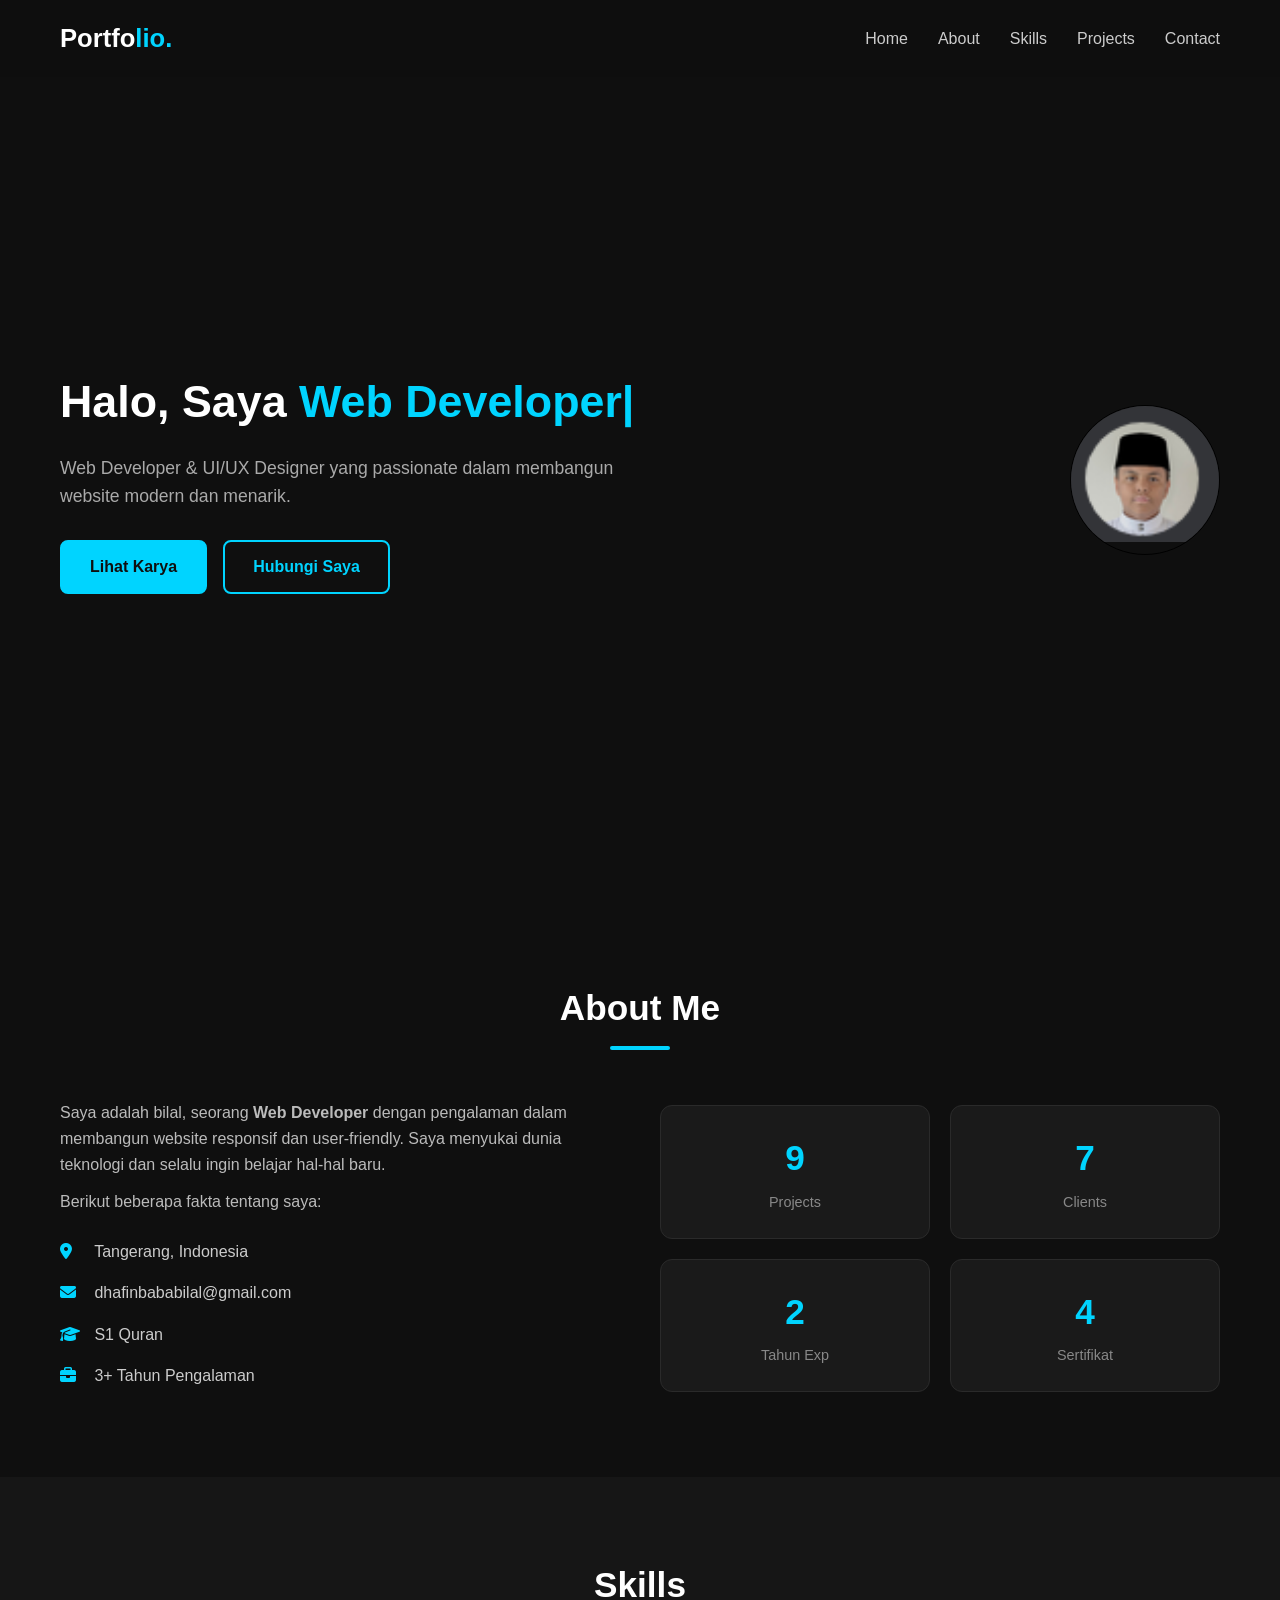
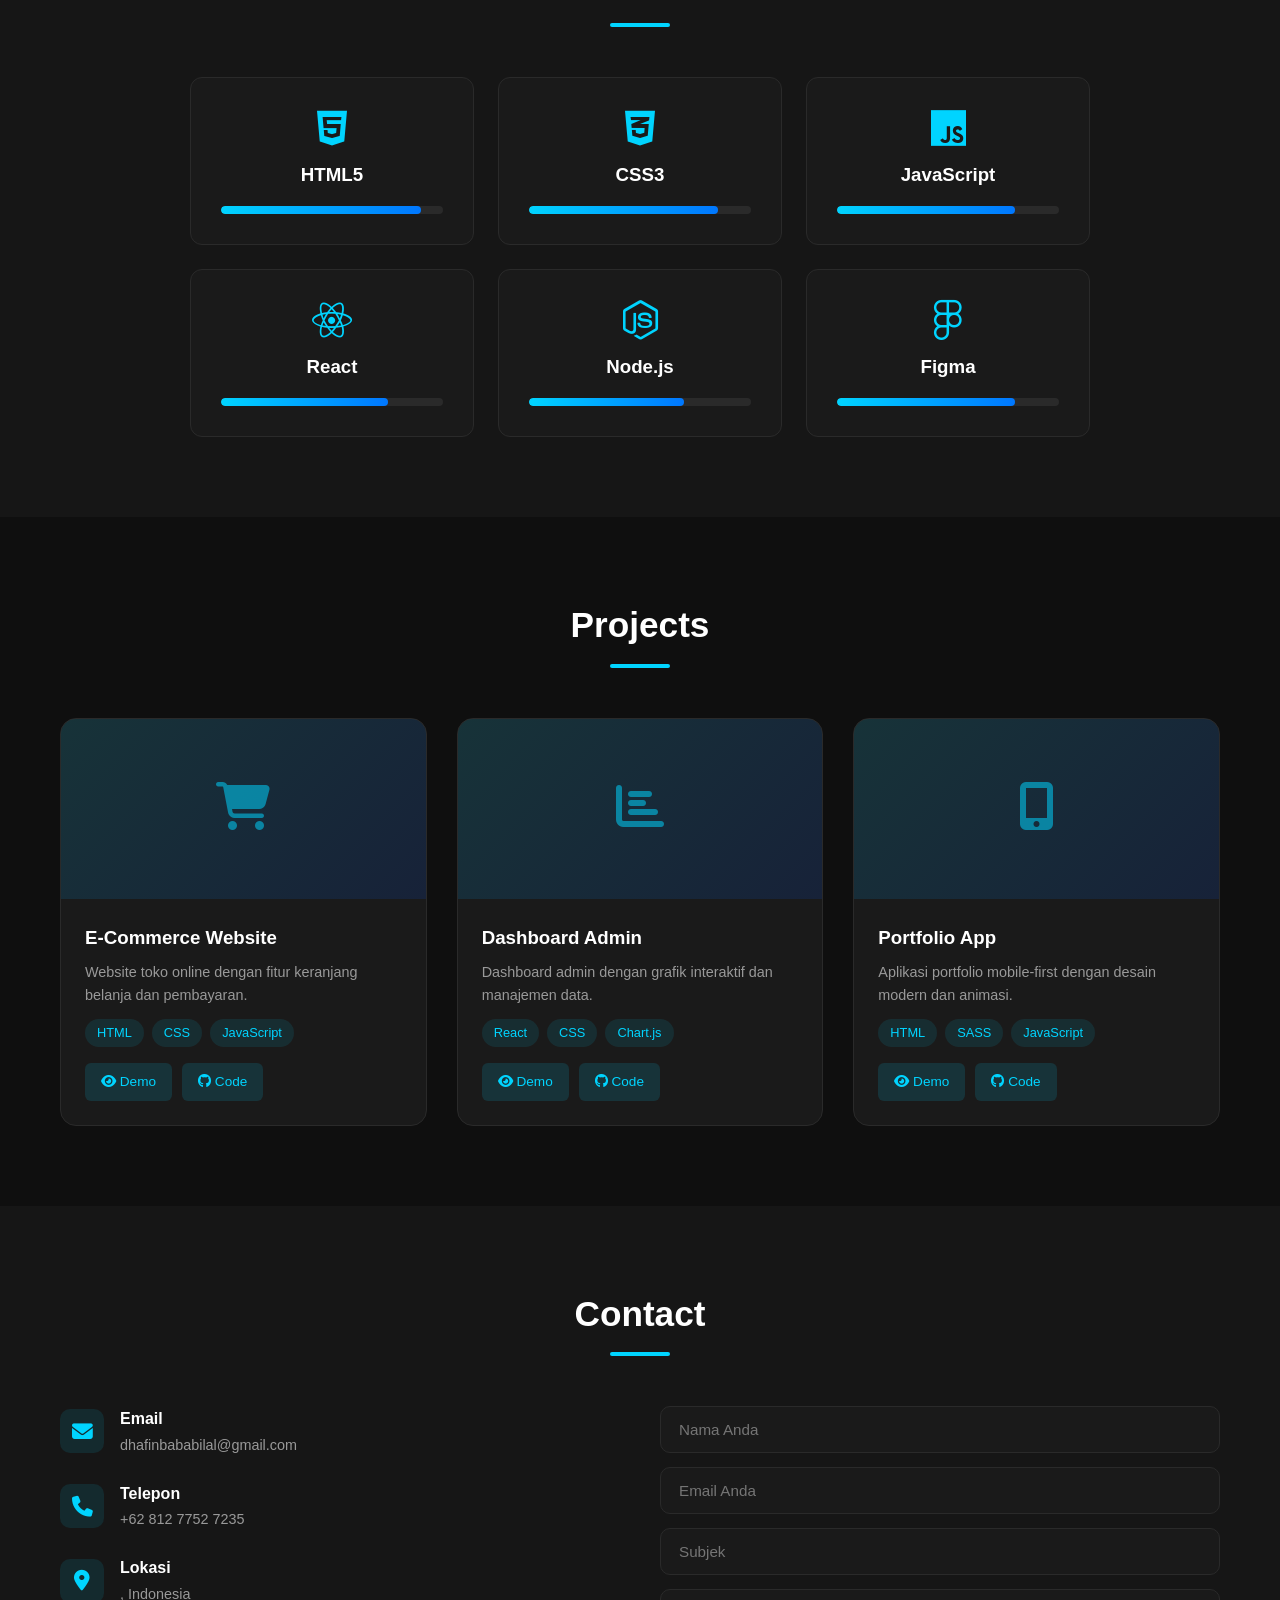
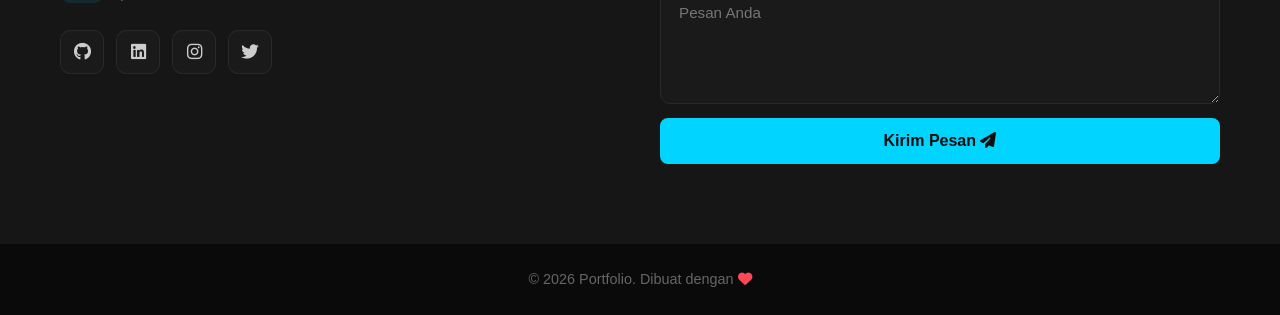
==== Portofolio/index.html @ 45109f2e "Add files via upload" ====
<!DOCTYPE html>
<html lang="id">
<head>
    <meta charset="UTF-8">
    <meta name="viewport" content="width=device-width, initial-scale=1.0">
    <title>Portfolio - Nama Kamu</title>
    <link rel="stylesheet" href="style.css">
    <link rel="stylesheet" href="https://cdnjs.cloudflare.com/ajax/libs/font-awesome/6.5.0/css/all.min.css">
</head>
<body>

    <!-- NAVBAR -->
    <nav class="navbar">
        <div class="logo">Portfo<span>lio.</span></div>
        <ul class="nav-links">
            <li><a href="#home">Home</a></li>
            <li><a href="#about">About</a></li>
            <li><a href="#skills">Skills</a></li>
            <li><a href="#projects">Projects</a></li>
            <li><a href="#contact">Contact</a></li>
        </ul>
        <div class="hamburger">
            <i class="fas fa-bars"></i>
        </div>
    </nav>

    <!-- HERO -->
    <section id="home" class="hero">
        <div class="hero-content">
            <h1>Halo, Saya <span class="typed-text"></span><span class="cursor">|</span></h1>
            <p>Web Developer & UI/UX Designer yang passionate dalam membangun website modern dan menarik.</p>
            <div class="hero-buttons">
                <a href="#projects" class="btn btn-primary">Lihat Karya</a>
                <a href="#contact" class="btn btn-outline">Hubungi Saya</a>
            </div>  
        </div>
        <div class="hero-image">
            <div class="img-ava">
              <img src="images/ava.png" alt="">
                <i class="fas fa-user"></i>
            </div>
        </div>
    </section>

    <!-- ABOUT -->
    <section id="about" class="section">
        <h2 class="section-title">About Me</h2>
        <div class="about-container">
            <div class="about-text">
                <p>Saya adalah bilal, seorang <strong>Web Developer</strong> dengan pengalaman dalam membangun website responsif dan user-friendly. Saya menyukai dunia teknologi dan selalu ingin belajar hal-hal baru.</p>
                <p>Berikut beberapa fakta tentang saya:</p>
                <ul class="about-list">
                    <li><i class="fas fa-map-marker-alt"></i> Tangerang, Indonesia</li>
                    <li><i class="fas fa-envelope"></i> dhafinbababilal@gmail.com</li>
                    <li><i class="fas fa-graduation-cap"></i> S1 Quran</li>
                    <li><i class="fas fa-briefcase"></i> 3+ Tahun Pengalaman</li>
                </ul>
            </div>
            <div class="about-stats">
                <div class="stat-item">
                    <h3 class="counter" data-target="15">0</h3>
                    <p>Projects</p>
                </div>
                <div class="stat-item">
                    <h3 class="counter" data-target="10">0</h3>
                    <p>Clients</p>
                </div>
                <div class="stat-item">
                    <h3 class="counter" data-target="2">0</h3>
                    <p>Tahun Exp</p>
                </div>
                <div class="stat-item">
                    <h3 class="counter" data-target="5">0</h3>
                    <p>Sertifikat</p>
                </div>
            </div>
        </div>
    </section>

    <!-- SKILLS -->
    <section id="skills" class="section section-alt">
        <h2 class="section-title">Skills</h2>
        <div class="skills-container">
            <div class="skill-card">
                <i class="fab fa-html5"></i>
                <h3>HTML5</h3>
                <div class="progress-bar"><div class="progress" data-width="90"></div></div>
            </div>
            <div class="skill-card">
                <i class="fab fa-css3-alt"></i>
                <h3>CSS3</h3>
                <div class="progress-bar"><div class="progress" data-width="85"></div></div>
            </div>
            <div class="skill-card">
                <i class="fab fa-js"></i>
                <h3>JavaScript</h3>
                <div class="progress-bar"><div class="progress" data-width="80"></div></div>
            </div>
            <div class="skill-card">
                <i class="fab fa-react"></i>
                <h3>React</h3>
                <div class="progress-bar"><div class="progress" data-width="75"></div></div>
            </div>
            <div class="skill-card">
                <i class="fab fa-node-js"></i>
                <h3>Node.js</h3>
                <div class="progress-bar"><div class="progress" data-width="70"></div></div>
            </div>
            <div class="skill-card">
                <i class="fab fa-figma"></i>
                <h3>Figma</h3>
                <div class="progress-bar"><div class="progress" data-width="80"></div></div>
            </div>
        </div>
    </section>

    <!-- PROJECTS -->
    <section id="projects" class="section">
        <h2 class="section-title">Projects</h2>
        <div class="projects-container">
            <div class="project-card">
                <div class="project-image">
                    <div class="project-placeholder"><i class="fas fa-shopping-cart"></i></div>
                </div>
                <div class="project-info">
                    <h3>E-Commerce Website</h3>
                    <p>Website toko online dengan fitur keranjang belanja dan pembayaran.</p>
                    <div class="tech-tags">
                        <span>HTML</span><span>CSS</span><span>JavaScript</span>
                    </div>
                    <div class="project-links">
                        <a href="#" class="btn-small"><i class="fas fa-eye"></i> Demo</a>
                        <a href="#" class="btn-small"><i class="fab fa-github"></i> Code</a>
                    </div>
                </div>
            </div>
            <div class="project-card">
                <div class="project-image">
                    <div class="project-placeholder"><i class="fas fa-chart-bar"></i></div>
                </div>
                <div class="project-info">
                    <h3>Dashboard Admin</h3>
                    <p>Dashboard admin dengan grafik interaktif dan manajemen data.</p>
                    <div class="tech-tags">
                        <span>React</span><span>CSS</span><span>Chart.js</span>
                    </div>
                    <div class="project-links">
                        <a href="#" class="btn-small"><i class="fas fa-eye"></i> Demo</a>
                        <a href="#" class="btn-small"><i class="fab fa-github"></i> Code</a>
                    </div>
                </div>
            </div>
            <div class="project-card">
                <div class="project-image">
                    <div class="project-placeholder"><i class="fas fa-mobile-alt"></i></div>
                </div>
                <div class="project-info">
                    <h3>Portfolio App</h3>
                    <p>Aplikasi portfolio mobile-first dengan desain modern dan animasi.</p>
                    <div class="tech-tags">
                        <span>HTML</span><span>SASS</span><span>JavaScript</span>
                    </div>
                    <div class="project-links">
                        <a href="#" class="btn-small"><i class="fas fa-eye"></i> Demo</a>
                        <a href="#" class="btn-small"><i class="fab fa-github"></i> Code</a>
                    </div>
                </div>
            </div>
        </div>
    </section>

    <!-- CONTACT -->
    <section id="contact" class="section section-alt">
        <h2 class="section-title">Contact</h2>
        <div class="contact-container">
            <div class="contact-info">
                <div class="contact-item">
                    <i class="fas fa-envelope"></i>
                    <div>
                        <h4>Email</h4>
                        <p>dhafinbababilal@gmail.com</p>
                    </div>
                </div>
                <div class="contact-item">
                    <i class="fas fa-phone"></i>
                    <div>
                        <h4>Telepon</h4>
                        <p>+62 812 7752 7235</p>
                    </div>
                </div>
                <div class="contact-item">
                    <i class="fas fa-map-marker-alt"></i>
                    <div>
                        <h4>Lokasi</h4>
                        <p>, Indonesia</p>
                    </div>
                </div>
                <div class="social-links">
                    <a href="#"><i class="fab fa-github"></i></a>
                    <a href="#"><i class="fab fa-linkedin"></i></a>
                    <a href="#"><i class="fab fa-instagram"></i></a>
                    <a href="#"><i class="fab fa-twitter"></i></a>
                </div>
            </div>
            <form class="contact-form" id="contactForm">
                <input type="text" placeholder="Nama Anda" required>
                <input type="email" placeholder="Email Anda" required>
                <input type="text" placeholder="Subjek">
                <textarea placeholder="Pesan Anda" rows="5" required></textarea>
                <button type="submit" class="btn btn-primary">Kirim Pesan <i class="fas fa-paper-plane"></i></button>
            </form>
        </div>
    </section>

    <!-- FOOTER -->
    <footer>
        <p>&copy; 2026 Portfolio. Dibuat dengan <i class="fas fa-heart"></i></p>
    </footer>

    <script src="script.js"></script>
</body>
</html>
---- Portofolio/style.css ----
/* ============ RESET & BASE ============ */
* {
    margin: 0;
    padding: 0;
    box-sizing: border-box;
}

html {
    scroll-behavior: smooth;
}

body {
    font-family: 'Segoe UI', Tahoma, Geneva, Verdana, sans-serif;
    background-color: #0f0f0f;
    color: #e0e0e0;
    line-height: 1.6;
}

a {
    text-decoration: none;
    color: inherit;
}

ul {
    list-style: none;
}

/* ============ NAVBAR ============ */
.navbar {
    position: fixed;
    top: 0;
    width: 100%;
    display: flex;
    justify-content: space-between;
    align-items: center;
    padding: 18px 60px;
    background: rgba(15, 15, 15, 0.85);
    backdrop-filter: blur(12px);
    z-index: 1000;
    transition: all 0.3s;
}

.img-ava {
  width: 150px;        
  height: 150px;       
  border-radius: 200%; 
  overflow: hidden;    
  
  border: 1px solid black; 
}

.img-ava img {
  width: 100%;         
  object-fit: cover;  
}

.navbar.scrolled {
    padding: 12px 60px;
    box-shadow: 0 2px 30px rgba(0, 0, 0, 0.5);
}

.logo {
    font-size: 1.6rem;
    font-weight: 700;
    color: #fff;
}

.logo span {
    color: #00d4ff;
}

.nav-links {
    display: flex;
    gap: 30px;
}

.nav-links a {
    color: #ccc;
    font-weight: 500;
    position: relative;
    transition: color 0.3s;
}

.nav-links a::after {
    content: '';
    position: absolute;
    bottom: -4px;
    left: 0;
    width: 0;
    height: 2px;
    background: #00d4ff;
    transition: width 0.3s;
}

.nav-links a:hover {
    color: #00d4ff;
}

.nav-links a:hover::after {
    width: 100%;
}

.hamburger {
    display: none;
    font-size: 1.5rem;
    cursor: pointer;
    color: #fff;
}

/* ============ HERO ============ */
.hero {
    min-height: 100vh;
    display: flex;
    align-items: center;
    justify-content: space-between;
    padding: 120px 60px 60px;
    gap: 40px;
}

.hero-content {
    max-width: 600px;
}

.hero-content h1 {
    font-size: 2.8rem;
    margin-bottom: 16px;
    color: #fff;
}

.hero-content h1 span.typed-text {
    color: #00d4ff;
}

.cursor {
    display: inline-block;
    color: #00d4ff;
    animation: blink 0.7s infinite;
}

@keyframes blink {
    0%, 100% { opacity: 1; }
    50% { opacity: 0; }
}

.hero-content p {
    font-size: 1.1rem;
    color: #aaa;
    margin-bottom: 30px;
}

.hero-buttons {
    display: flex;
    gap: 16px;
}

.btn {
    padding: 12px 28px;
    border-radius: 8px;
    font-size: 1rem;
    font-weight: 600;
    cursor: pointer;
    transition: all 0.3s;
    border: 2px solid transparent;
}

.btn-primary {
    background: #00d4ff;
    color: #0f0f0f;
    border-color: #00d4ff;
}

.btn-primary:hover {
    background: transparent;
    color: #00d4ff;
}

.btn-outline {
    background: transparent;
    color: #00d4ff;
    border-color: #00d4ff;
}

.btn-outline:hover {
    background: #00d4ff;
    color: #0f0f0f;
}

.hero-image {
    display: flex;
    justify-content: center;
    align-items: center;
}

.image-placeholder {
    width: 300px;
    height: 300px;
    border-radius: 50%;
    background: linear-gradient(135deg, #00d4ff33, #0055ff33);
    display: flex;
    align-items: center;
    justify-content: center;
    font-size: 6rem;
    color: #00d4ff;
    border: 3px solid #00d4ff44;
}

/* ============ SECTIONS ============ */
.section {
    padding: 80px 60px;
}

.section-alt {
    background: #161616;
}

.section-title {
    text-align: center;
    font-size: 2.2rem;
    margin-bottom: 50px;
    color: #fff;
    position: relative;
}

.section-title::after {
    content: '';
    display: block;
    width: 60px;
    height: 4px;
    background: #00d4ff;
    margin: 10px auto 0;
    border-radius: 2px;
}

/* ============ ABOUT ============ */
.about-container {
    display: grid;
    grid-template-columns: 1fr 1fr;
    gap: 40px;
    align-items: center;
}

.about-text p {
    margin-bottom: 12px;
    color: #bbb;
}

.about-list {
    margin-top: 16px;
}

.about-list li {
    padding: 8px 0;
    color: #ccc;
}

.about-list i {
    color: #00d4ff;
    margin-right: 10px;
    width: 20px;
}

.about-stats {
    display: grid;
    grid-template-columns: 1fr 1fr;
    gap: 20px;
}

.stat-item {
    background: #1a1a1a;
    padding: 24px;
    border-radius: 12px;
    text-align: center;
    border: 1px solid #2a2a2a;
    transition: transform 0.3s, border-color 0.3s;
}

.stat-item:hover {
    transform: translateY(-5px);
    border-color: #00d4ff44;
}

.stat-item h3 {
    font-size: 2.2rem;
    color: #00d4ff;
}

.stat-item p {
    color: #888;
    font-size: 0.9rem;
    margin-top: 4px;
}

/* ============ SKILLS ============ */
.skills-container {
    display: grid;
    grid-template-columns: repeat(3, 1fr);
    gap: 24px;
    max-width: 900px;
    margin: 0 auto;
}

.skill-card {
    background: #1a1a1a;
    padding: 30px;
    border-radius: 12px;
    text-align: center;
    border: 1px solid #2a2a2a;
    transition: transform 0.3s, border-color 0.3s;
}

.skill-card:hover {
    transform: translateY(-5px);
    border-color: #00d4ff44;
}

.skill-card i {
    font-size: 2.5rem;
    color: #00d4ff;
    margin-bottom: 12px;
}

.skill-card h3 {
    margin-bottom: 16px;
    color: #fff;
}

.progress-bar {
    width: 100%;
    height: 8px;
    background: #2a2a2a;
    border-radius: 4px;
    overflow: hidden;
}

.progress {
    height: 100%;
    background: linear-gradient(90deg, #00d4ff, #0077ff);
    border-radius: 4px;
    width: 0;
    transition: width 1.2s ease;
}

/* ============ PROJECTS ============ */
.projects-container {
    display: grid;
    grid-template-columns: repeat(auto-fit, minmax(300px, 1fr));
    gap: 30px;
}

.project-card {
    background: #1a1a1a;
    border-radius: 16px;
    overflow: hidden;
    border: 1px solid #2a2a2a;
    transition: transform 0.3s, border-color 0.3s;
}

.project-card:hover {
    transform: translateY(-8px);
    border-color: #00d4ff44;
}

.project-image {
    height: 180px;
    background: linear-gradient(135deg, #00d4ff22, #0055ff22);
    display: flex;
    align-items: center;
    justify-content: center;
}

.project-placeholder {
    font-size: 3rem;
    color: #00d4ff88;
}

.project-info {
    padding: 24px;
}

.project-info h3 {
    color: #fff;
    margin-bottom: 8px;
}

.project-info p {
    color: #999;
    font-size: 0.9rem;
    margin-bottom: 12px;
}

.tech-tags {
    display: flex;
    flex-wrap: wrap;
    gap: 8px;
    margin-bottom: 16px;
}

.tech-tags span {
    background: #00d4ff1a;
    color: #00d4ff;
    padding: 4px 12px;
    border-radius: 20px;
    font-size: 0.8rem;
}

.project-links {
    display: flex;
    gap: 10px;
}

.btn-small {
    padding: 8px 16px;
    border-radius: 6px;
    font-size: 0.85rem;
    background: #00d4ff22;
    color: #00d4ff;
    transition: all 0.3s;
}

.btn-small:hover {
    background: #00d4ff;
    color: #0f0f0f;
}

/* ============ CONTACT ============ */
.contact-container {
    display: grid;
    grid-template-columns: 1fr 1fr;
    gap: 40px;
}

.contact-item {
    display: flex;
    align-items: center;
    gap: 16px;
    margin-bottom: 24px;
}

.contact-item i {
    font-size: 1.3rem;
    color: #00d4ff;
    width: 44px;
    height: 44px;
    background: #00d4ff1a;
    display: flex;
    align-items: center;
    justify-content: center;
    border-radius: 10px;
}

.contact-item h4 {
    color: #fff;
    margin-bottom: 2px;
}

.contact-item p {
    color: #999;
    font-size: 0.9rem;
}

.social-links {
    display: flex;
    gap: 12px;
    margin-top: 20px;
}

.social-links a {
    width: 44px;
    height: 44px;
    background: #1a1a1a;
    border: 1px solid #2a2a2a;
    border-radius: 10px;
    display: flex;
    align-items: center;
    justify-content: center;
    font-size: 1.1rem;
    color: #ccc;
    transition: all 0.3s;
}

.social-links a:hover {
    background: #00d4ff;
    color: #0f0f0f;
    border-color: #00d4ff;
    transform: translateY(-3px);
}

.contact-form {
    display: flex;
    flex-direction: column;
    gap: 14px;
}

.contact-form input,
.contact-form textarea {
    padding: 14px 18px;
    background: #1a1a1a;
    border: 1px solid #2a2a2a;
    border-radius: 10px;
    color: #e0e0e0;
    font-size: 0.95rem;
    font-family: inherit;
    transition: border-color 0.3s;
    outline: none;
}

.contact-form input:focus,
.contact-form textarea:focus {
    border-color: #00d4ff;
}

/* ============ FOOTER ============ */
footer {
    text-align: center;
    padding: 24px;
    background: #0a0a0a;
    color: #666;
    font-size: 0.9rem;
}

footer i {
    color: #ff4757;
}

/* ============ SCROLL ANIMATION ============ */
.fade-in {
    opacity: 0;
    transform: translateY(30px);
    transition: opacity 0.6s ease, transform 0.6s ease;
}

.fade-in.visible {
    opacity: 1;
    transform: translateY(0);
}

/* ============ RESPONSIVE ============ */
@media (max-width: 768px) {
    .navbar {
        padding: 16px 24px;
    }

    .hamburger {
        display: block;
    }

    .nav-links {
        position: fixed;
        top: 0;
        right: -100%;
        width: 60%;
        height: 100vh;
        background: #1a1a1a;
        flex-direction: column;
        align-items: center;
        justify-content: center;
        gap: 24px;
        transition: right 0.4s;
    }

    .nav-links.active {
        right: 0;
    }

    .hero {
        flex-direction: column-reverse;
        text-align: center;
        padding: 120px 24px 60px;
    }

    .hero-content h1 {
        font-size: 2rem;
    }

    .hero-buttons {
        justify-content: center;
    }

    .image-placeholder {
        width: 200px;
        height: 200px;
        font-size: 4rem;
    }

    .section {
        padding: 60px 24px;
    }

    .about-container {
        grid-template-columns: 1fr;
    }

    .skills-container {
        grid-template-columns: repeat(2, 1fr);
    }

    .contact-container {
        grid-template-columns: 1fr;
    }
}
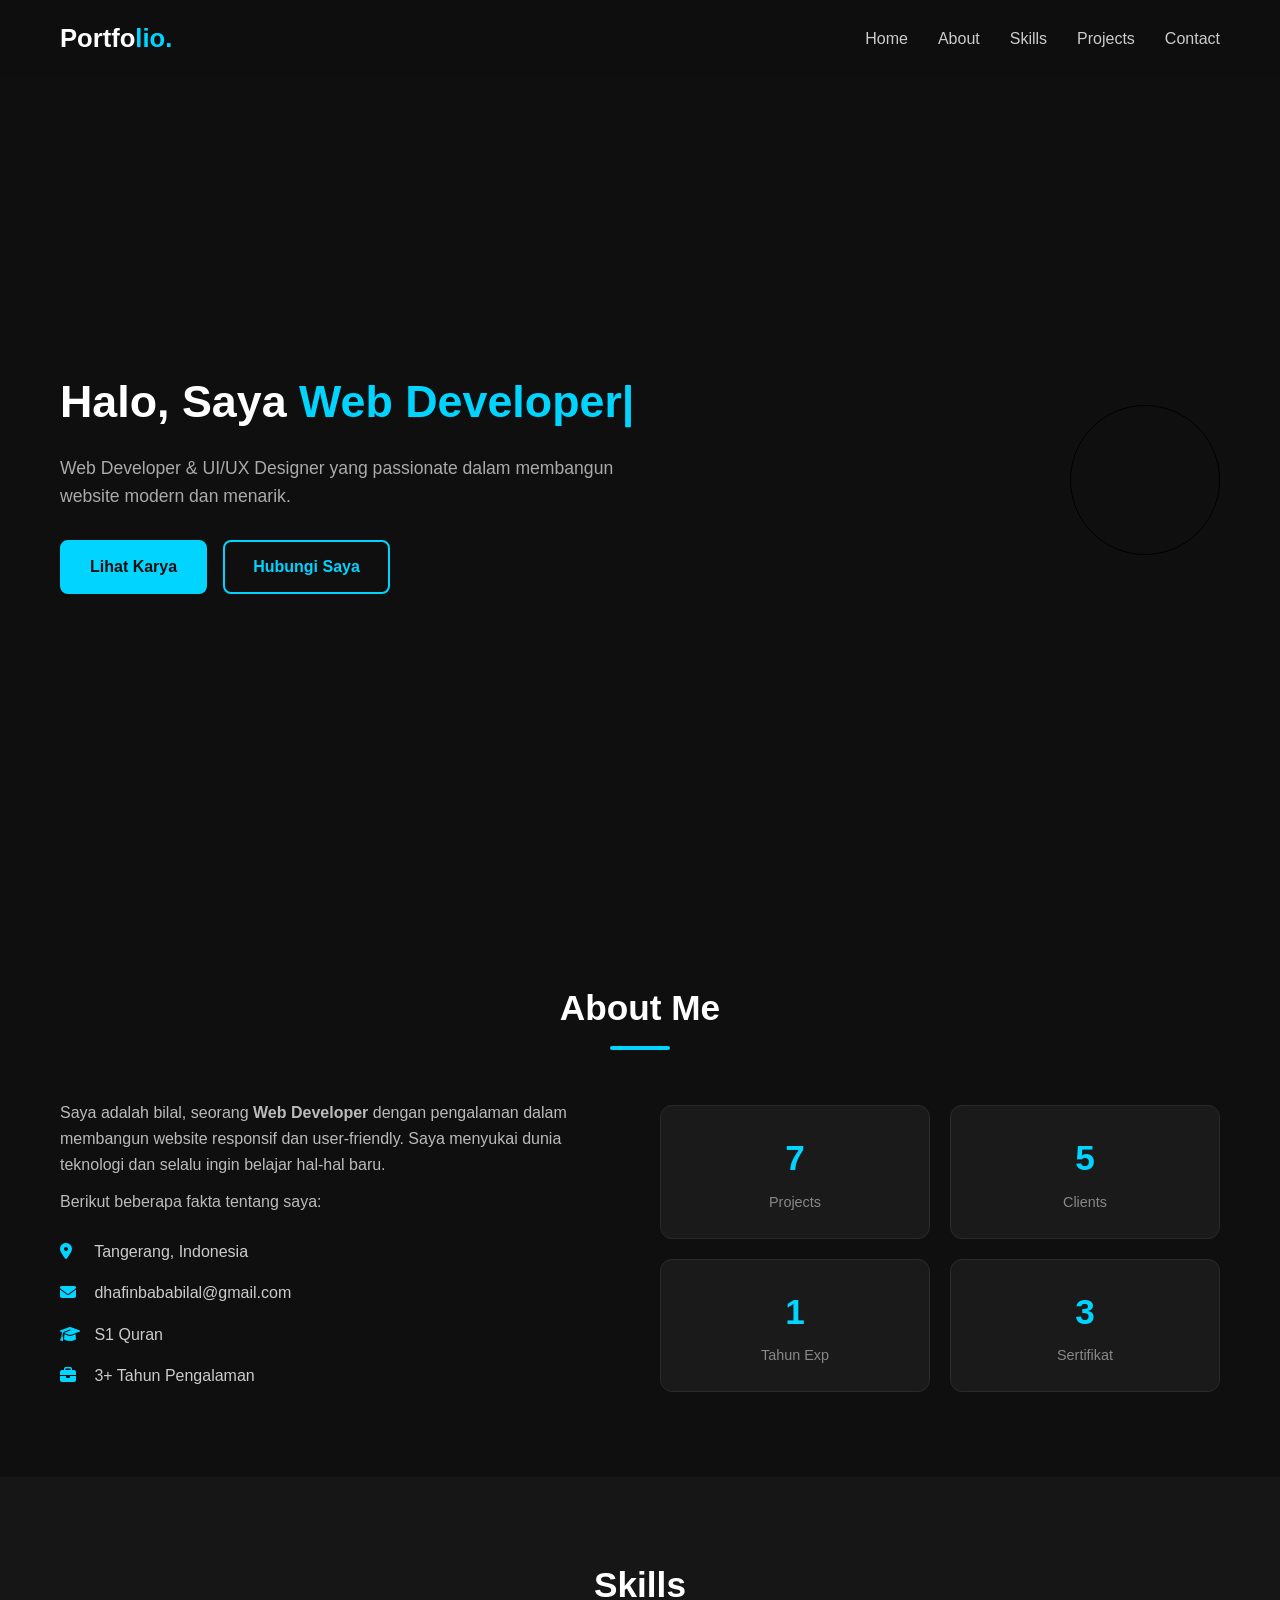
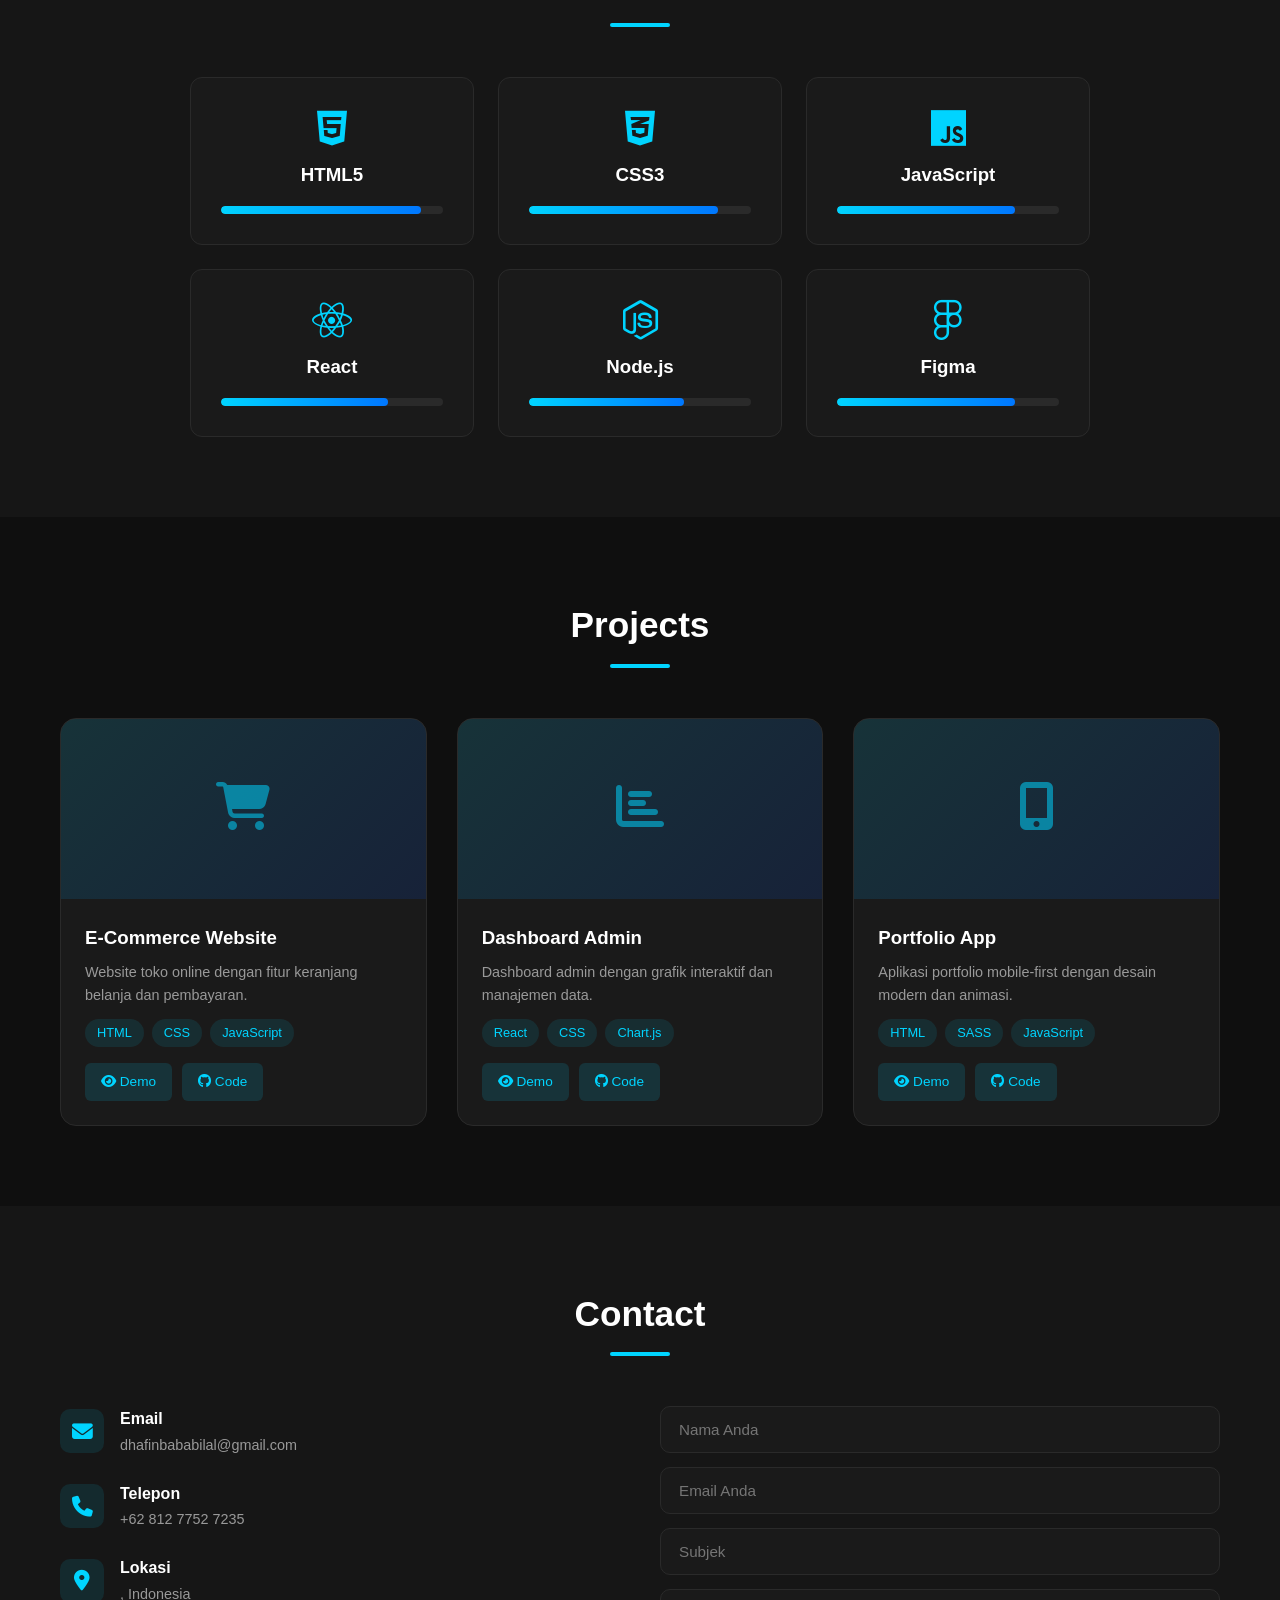
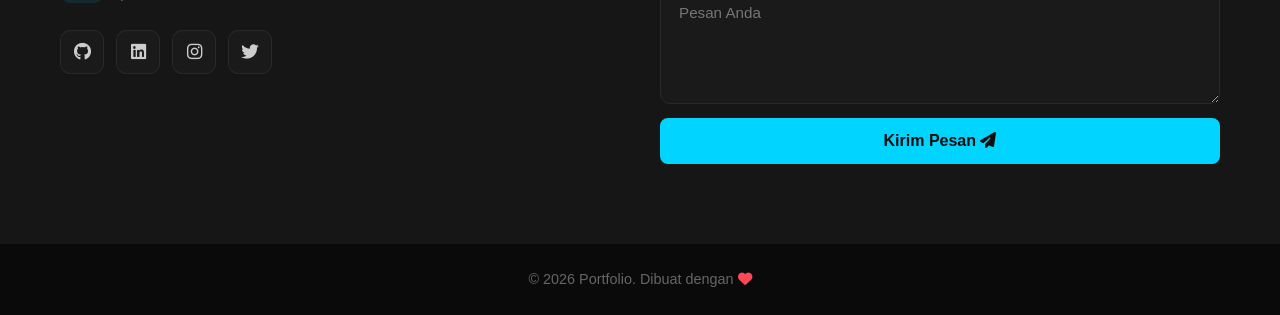
==== commit 02ed781c: "Update index.html" ====
--- a/Portofolio/index.html
+++ b/Portofolio/index.html
@@ -36,7 +36,7 @@
         </div>
         <div class="hero-image">
             <div class="img-ava">
-              <img src="images/ava.png" alt="">
+              <img src="ava.png" alt="">
                 <i class="fas fa-user"></i>
             </div>
         </div>
@@ -219,4 +219,4 @@
 
     <script src="script.js"></script>
 </body>
-</html>+</html>
